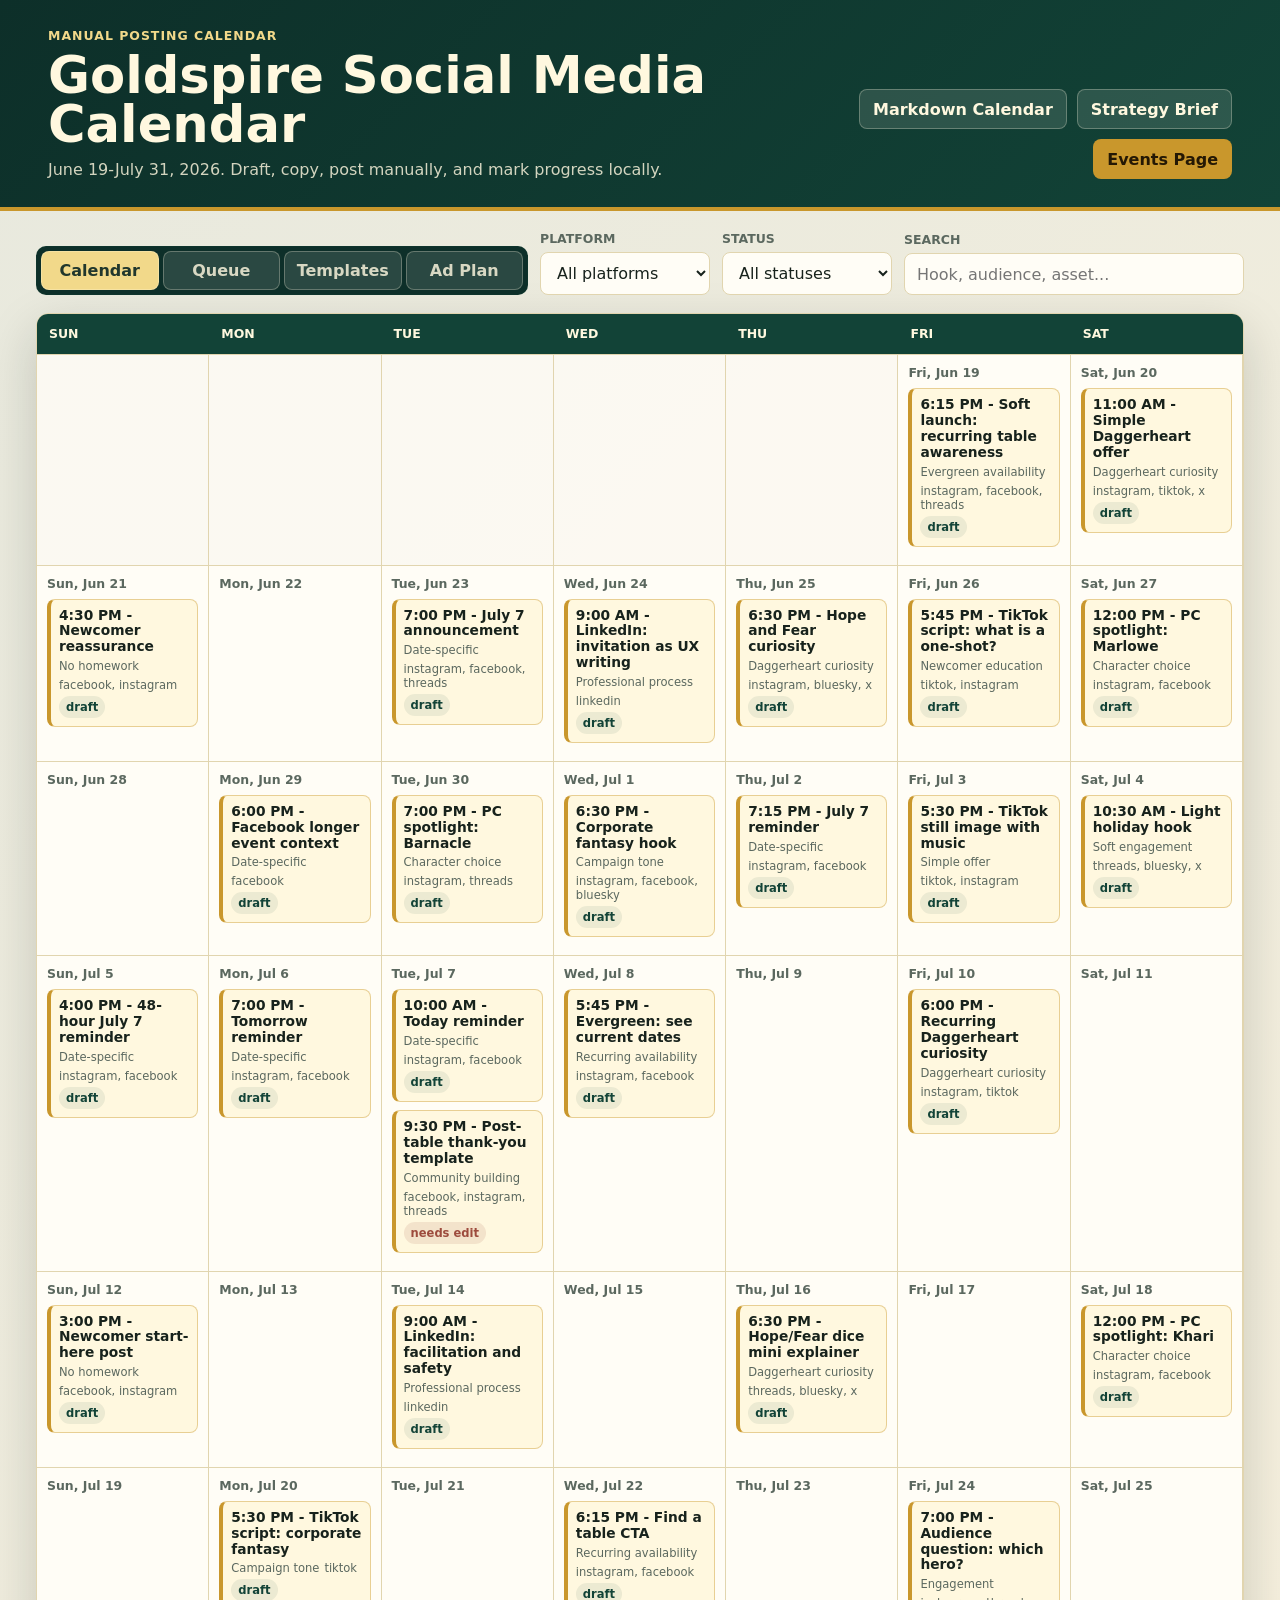
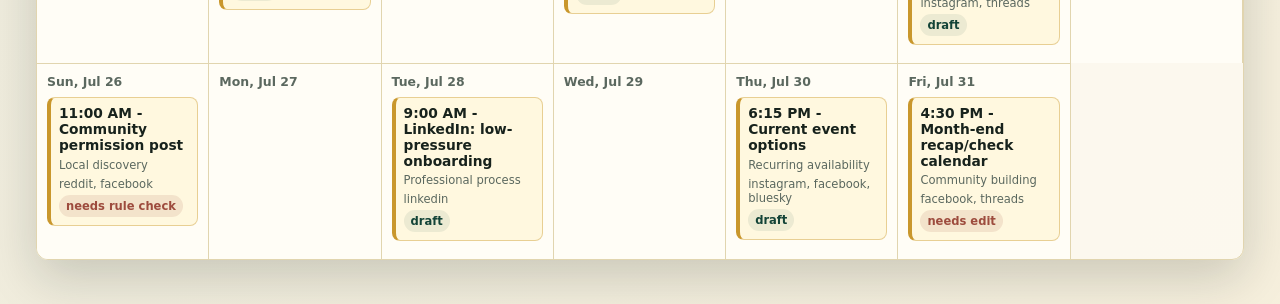
==== index.html @ 58af985c "Initial Goldspire social calendar app" ====
<!doctype html>
<html lang="en">
  <head>
    <meta charset="utf-8">
    <meta name="viewport" content="width=device-width, initial-scale=1">
    <meta http-equiv="refresh" content="0; url=app/index.html">
    <title>Open Goldspire Social Calendar</title>
    <style>
      :root {
        color-scheme: light;
        --forest: #124337;
        --gold: #c9972c;
        --paper: #faf7ec;
        --ink: #17221c;
      }

      body {
        align-items: center;
        background: var(--paper);
        color: var(--ink);
        display: grid;
        font-family: ui-sans-serif, system-ui, -apple-system, BlinkMacSystemFont, "Segoe UI", sans-serif;
        min-height: 100vh;
        margin: 0;
        padding: 24px;
      }

      main {
        border: 1px solid rgba(201, 151, 44, 0.45);
        border-radius: 12px;
        margin: auto;
        max-width: 640px;
        padding: 28px;
      }

      h1 {
        color: var(--forest);
        margin: 0 0 12px;
      }

      a {
        background: var(--gold);
        border-radius: 8px;
        color: #211700;
        display: inline-flex;
        font-weight: 800;
        margin-top: 12px;
        padding: 10px 14px;
        text-decoration: none;
      }
    </style>
  </head>
  <body>
    <main>
      <h1>Opening Goldspire Social Calendar</h1>
      <p>If it does not open automatically, use the button below.</p>
      <a href="app/index.html">Open Calendar</a>
    </main>
  </body>
</html>
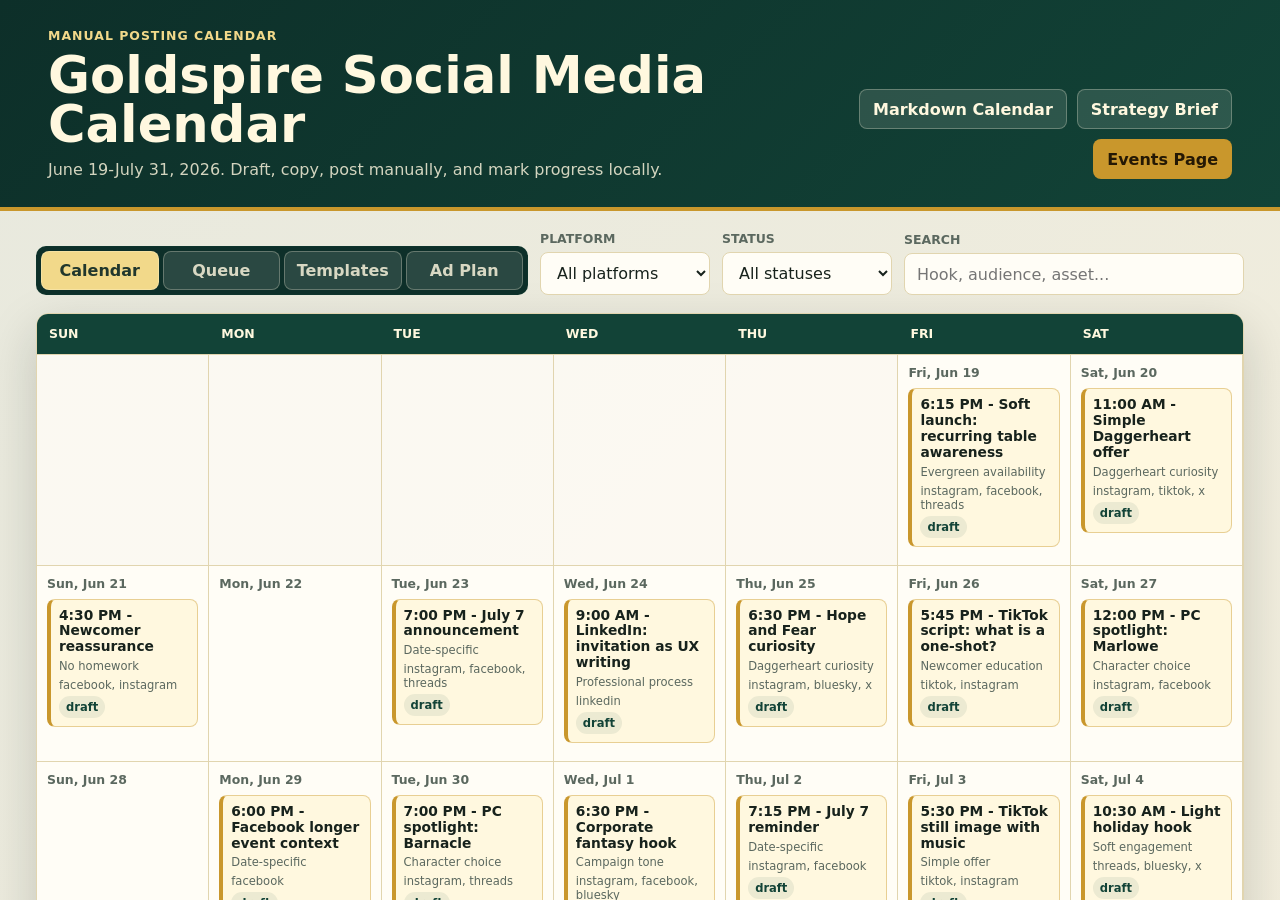
==== commit c5bec1fe: "Preserve GameMasterKyle legacy route compatibility" ====
--- a/index.html
+++ b/index.html
@@ -1,9 +1,18 @@
 <!doctype html>
 <html lang="en">
   <head>
+<script data-gm-sites-forward>
+(function () {
+  if (location.hostname !== 'jonathankhobson.github.io') return;
+  if (new URLSearchParams(location.search).get('_legacy') === '1') return;
+  const sourcePrefix = '/goldspire-social-media-calendar/';
+  if (!location.pathname.startsWith(sourcePrefix)) return;
+  location.replace('https://gamemaster-kyle.jkylehobson.chatgpt.site/goldspire-calendar/' + location.pathname.slice(sourcePrefix.length) + location.search + location.hash);
+})();
+</script>
     <meta charset="utf-8">
     <meta name="viewport" content="width=device-width, initial-scale=1">
-    <meta http-equiv="refresh" content="0; url=app/index.html">
+    <meta http-equiv="refresh" content="0; url=app/index.html?_legacy=1">
     <title>Open Goldspire Social Calendar</title>
     <style>
       :root {
@@ -49,8 +58,9 @@
         text-decoration: none;
       }
     </style>
-  </head>
+</head>
   <body>
+<noscript><p><a href="https://gamemaster-kyle.jkylehobson.chatgpt.site/goldspire-calendar/index.html">Open this page at GameMasterKyle</a></p></noscript>
     <main>
       <h1>Opening Goldspire Social Calendar</h1>
       <p>If it does not open automatically, use the button below.</p>
